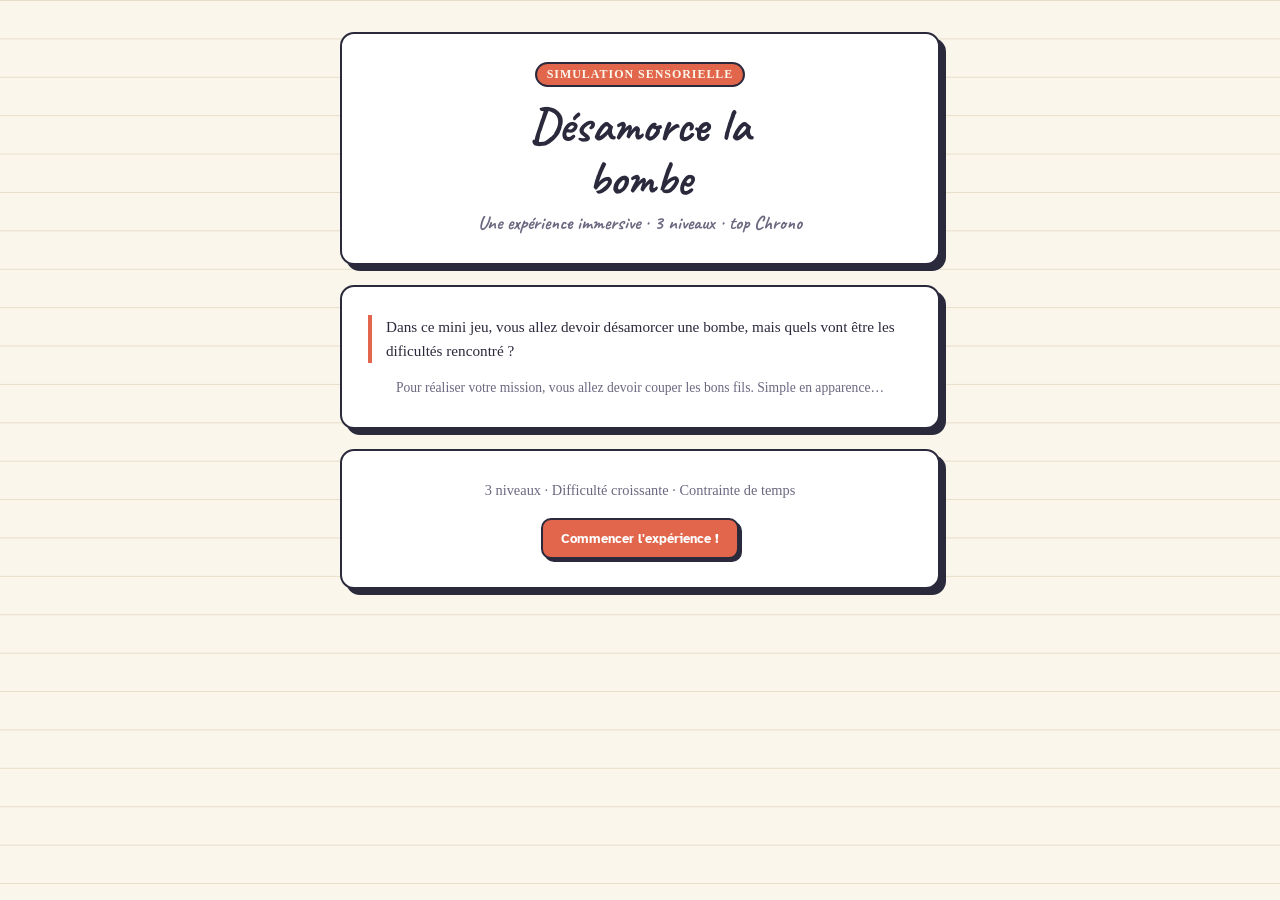
==== daltonisme/index.html @ 4ca03c23 "feat: tous" ====
<!DOCTYPE html>
<html lang="fr">
<head>
  <meta charset="UTF-8" />
  <meta name="viewport" content="width=device-width, initial-scale=1.0" />
  <title>Innov'Handicap</title>
  <link rel="preconnect" href="https://fonts.googleapis.com">
  <link rel="preconnect" href="https://fonts.gstatic.com" crossorigin>
  <link href="https://fonts.googleapis.com/css2?family=Caveat:wght@700&family=Atkinson+Hyperlegible&display=swap" rel="stylesheet">
  <link rel="stylesheet" href="style.css" />
</head>
<body>
<div id="app">

  <!-- ============================================================
       ÉCRAN 0 — ACCUEIL (aucune mention du trouble)
  ============================================================ -->
  <div id="ecran-accueil" class="ecran actif">
    <div class="carte">
      <span class="badge-dalton">Simulation sensorielle</span>
      <h1 style="margin-top:12px;">Désamorce la<br> bombe</h1>
      <h3>Une expérience immersive · 3 niveaux · top Chrono</h3>
    </div>

    <div class="carte">
      <div class="accueil-intro">
        <p>
          Dans ce mini jeu, vous allez devoir désamorcer une bombe,
          mais quels vont être les dificultés rencontré ?
        </p>
      </div>
      <p style="margin-top:14px;font-size:0.85rem;color:var(--ink-soft);">
        Pour réaliser votre mission, vous allez devoir
        couper les bons fils. Simple en apparence…
      </p>
    </div>

    <div class="carte">
      <p style="margin-bottom:16px;font-size:0.9rem;color:var(--ink-soft);">
        3 niveaux · Difficulté croissante · Contrainte de temps
      </p>
      <button class="btn btn-primaire" onclick="demarrerJeu()">
        Commencer l'expérience !
      </button>
    </div>
  </div>


  <!-- ============================================================
       ÉCRAN 1 — NIVEAU 1
  ============================================================ -->
  <div id="ecran-niveau1" class="ecran">
    <div class="carte" style="padding:16px 24px;">
      <div style="display:flex;justify-content:space-between;align-items:center;flex-wrap:wrap;gap:10px;">
        <div>
          <p style="color:var(--ink-soft);font-size:0.8rem;text-transform:uppercase;letter-spacing:0.1em;">
            Niveau 1 / 3
          </p>
          <h2> Désamorçage</h2>
        </div>
        <div id="minuterie-n1" class="minuterie">15</div>
      </div>
      <div class="progression" style="margin-top:12px;">
        <div class="prog-dot actuel"></div>
        <div class="prog-dot"></div>
        <div class="prog-dot"></div>
      </div>
    </div>

    <div class="consigne">
      <strong>Mission :</strong> Coupez le fil
      <strong>ROUGE</strong> et le fil <strong>BLEU</strong> pour
      désamorcer la bombe.<br>
      <span style="color:var(--coral);font-size:0.85rem;">
        Mauvais fil = explosion immédiate !
      </span>
    </div>

    <div id="scene-bombe">
      <div class="boitier-bombe">
        <div id="affichage-bombe" class="affichage-bombe">00:15</div>
        <div class="zone-fils" id="zone-fils"></div>
      </div>
      <p style="font-size:0.78rem;color:var(--ink-soft);text-align:center;">
        Cliquez sur les fils pour les couper
      </p>
    </div>
  </div>


  <!-- ============================================================
       ÉCRAN 1 FIN
  ============================================================ -->
  <div id="ecran-fin-n1" class="ecran">
    <div class="carte">
      <div id="icone-resultat-n1" style="font-size:3rem;margin-bottom:8px;"></div>
      <h2 id="titre-resultat-n1"></h2>
      <p id="sous-titre-n1" style="color:var(--ink-soft);margin-top:4px;font-size:0.9rem;"></p>
    </div>
    <button class="btn btn-secondaire" onclick="lancerNiveau1b()">
      Niveau suivant →
    </button>
  </div>


  <!-- ============================================================
       ÉCRAN 1b — NIVEAU 2
  ============================================================ -->
  <div id="ecran-niveau1b" class="ecran">
    <div class="carte" style="padding:16px 24px;">
      <div style="display:flex;justify-content:space-between;align-items:center;flex-wrap:wrap;gap:10px;">
        <div>
          <p style="color:var(--ink-soft);font-size:0.8rem;text-transform:uppercase;letter-spacing:0.1em;">
            Niveau 2 / 3
          </p>
          <h2>💣 Désamorçage</h2>
        </div>
        <div id="minuterie-n1b" class="minuterie">15</div>
      </div>
      <div class="progression" style="margin-top:12px;">
        <div class="prog-dot fait"></div>
        <div class="prog-dot actuel"></div>
        <div class="prog-dot"></div>
      </div>
    </div>

    <div class="consigne">
      🎯 <strong>Mission :</strong> Coupez le fil
      <strong>VERT</strong> et le fil <strong>BLEU</strong>.<br>
      <span style="color:var(--coral);font-size:0.85rem;">
        ⚠️ Certains fils se ressemblent encore plus qu'avant…
      </span>
    </div>

    <div id="scene-bombe-1b">
      <div class="boitier-bombe">
        <div id="affichage-bombe-1b" class="affichage-bombe">00:15</div>
        <div class="zone-fils" id="zone-fils-1b"></div>
      </div>
      <p style="font-size:0.78rem;color:var(--ink-soft);text-align:center;">
        Cliquez sur les fils pour les couper
      </p>
    </div>
  </div>


  <!-- ============================================================
       ÉCRAN 1b FIN
  ============================================================ -->
  <div id="ecran-fin-n1b" class="ecran">
    <div class="carte">
      <div id="icone-resultat-n1b" style="font-size:3rem;margin-bottom:8px;"></div>
      <h2 id="titre-resultat-n1b"></h2>
      <p id="sous-titre-n1b" style="color:var(--ink-soft);margin-top:4px;font-size:0.9rem;"></p>
    </div>
    <button class="btn btn-secondaire" onclick="lancerNiveau3()">
      Niveau suivant →
    </button>
  </div>


  <!-- ============================================================
       ÉCRAN 3 — NIVEAU 3
  ============================================================ -->
  <div id="ecran-niveau3" class="ecran">
    <div class="carte" style="padding:16px 24px;">
      <div style="display:flex;justify-content:space-between;align-items:center;flex-wrap:wrap;gap:10px;">
        <div>
          <p style="color:var(--ink-soft);font-size:0.8rem;text-transform:uppercase;letter-spacing:0.1em;">
            Niveau 3 / 3
          </p>
          <h2>💣 Désamorçage Final</h2>
        </div>
        <div id="minuterie-n3" class="minuterie">10</div>
      </div>
      <div class="progression" style="margin-top:12px;">
        <div class="prog-dot fait"></div>
        <div class="prog-dot fait"></div>
        <div class="prog-dot actuel"></div>
      </div>
    </div>

    <div class="consigne">
      🎯 <strong>Mission :</strong> Coupez le fil
      <strong>ROUGE</strong> et le fil <strong>ORANGE</strong>.<br>
      <span style="color:var(--coral);font-size:0.85rem;">
        ⚠️ 6 fils · 10 secondes · Les deux perturbations sont actives !
      </span>
    </div>

    <div id="scene-bombe-n3">
      <div class="boitier-bombe">
        <div id="affichage-bombe-n3" class="affichage-bombe">00:10</div>
        <div class="zone-fils" id="zone-fils-n3"></div>
      </div>
      <p style="font-size:0.78rem;color:var(--ink-soft);text-align:center;">
        Cliquez sur les fils pour les couper
      </p>
    </div>
  </div>


  <!-- ============================================================
       ÉCRAN 3 FIN
  ============================================================ -->
  <div id="ecran-fin-n3" class="ecran">
    <div class="carte">
      <div id="icone-resultat-n3" style="font-size:3rem;margin-bottom:8px;"></div>
      <h2 id="titre-resultat-n3"></h2>
      <p id="sous-titre-n3" style="color:var(--ink-soft);margin-top:4px;font-size:0.9rem;"></p>
    </div>
    <button class="btn btn-primaire" onclick="afficherQuiz()">
      Et maintenant… le quiz →
    </button>
  </div>


  <!-- ============================================================
       ÉCRAN QUIZ — QCM (révélation du trouble ICI seulement)
  ============================================================ -->
  <div id="ecran-quiz" class="ecran">
    <div class="carte" style="text-align:center;">
      <h2>🧠 À vous de juger</h2>
      <p style="color:var(--ink-soft);font-size:0.9rem;margin-top:4px;">
        Vous venez de traverser 3 niveaux avec une perception altérée.
        Avez-vous compris de quoi il s'agissait ?
      </p>
    </div>

    <div class="quiz-carte">
      <p class="quiz-question">Quel trouble avez-vous simulé pendant ce jeu ?</p>
      <div class="quiz-options">
        <button class="quiz-option" onclick="repondreQuiz(this, false)">
          🧠 TDA — Trouble du Déficit de l'Attention
        </button>
        <button class="quiz-option" onclick="repondreQuiz(this, false)">
          ✏️ Dysgraphie — Trouble de l'écriture manuscrite
        </button>
        <button class="quiz-option" onclick="repondreQuiz(this, true)">
          🎨 Daltonisme — Déficience de la perception des couleurs
        </button>
        <button class="quiz-option" onclick="repondreQuiz(this, false)">
          🍽️ TCA — Trouble du Comportement Alimentaire
        </button>
      </div>
      <div id="quiz-feedback" class="quiz-feedback"></div>
    </div>

    <button id="btn-quiz-suite" class="btn btn-primaire" style="display:none;" onclick="afficherRecapitulatif()">
      Voir le bilan complet →
    </button>
  </div>


  <!-- ============================================================
       ÉCRAN FINAL — RÉCAPITULATIF + EXPLICATIONS
  ============================================================ -->
  <div id="ecran-fin" class="ecran">
    <div class="carte">
      <h1>🏁 Bilan de l'expérience</h1>
    </div>

    <div class="carte">
      <h2>Votre score</h2>
      <div id="score-barre" class="score-barre"></div>
      <p id="score-message" style="color:var(--ink-soft);font-size:0.9rem;margin-top:8px;"></p>
    </div>

    <div class="encart-info" style="text-align:left;">
      <h3>🎨 Ce que vous avez vraiment vécu</h3>
      <p style="margin-top:8px;font-size:0.9rem;">
        Vous avez simulé le <strong>daltonisme</strong> — une déficience de la perception des couleurs.<br><br>
        Niveau 1 → <strong>Deutéranopie</strong> : les cônes M (verts) sont absents.
        Rouge et vert deviennent une même teinte brun-olive.<br>
        Niveau 2 → <strong>Protanopie</strong> : les cônes L (rouges) sont absents.
        Le rouge disparaît presque, l'orange se confond avec le vert.<br>
        Niveau 3 → <strong>Les deux simultanément</strong> : presque toutes les teintes se ressemblent.<br><br>
        <strong style="color:var(--lilac);">~8% des hommes</strong> vivent cela chaque jour,
        sans filtre, sans chrono — mais avec des enjeux réels.
      </p>
    </div>

    <div class="encart-info" style="text-align:left;">
      <h3>💡 Bonnes pratiques d'accessibilité</h3>
      <ul style="margin-top:8px;padding-left:18px;font-size:0.88rem;line-height:1.8;">
        <li>Toujours associer couleur <em>et</em> forme ou texte</li>
        <li>Utiliser des motifs / hachures en complément</li>
        <li>Éviter les interfaces rouge/vert sans autre marqueur</li>
        <li>Tester ses interfaces avec des simulateurs (ex. Coblis)</li>
      </ul>
    </div>

    <div style="display:flex;gap:12px;flex-wrap:wrap;justify-content:center;">
      <button class="btn btn-secondaire" onclick="rejouer()">🔄 Rejouer</button>
      <button class="btn btn-neutre" onclick="partager()">📤 Partager</button>
    </div>
    <p id="msg-partage" style="font-size:0.8rem;color:var(--moss);min-height:18px;"></p>
  </div>

</div><!-- #app -->
<script src="script.js"></script>
</body>
</html>
---- daltonisme/style.css ----
/* ================================================================
   === TOKENS & RESET (alignés sur template.css) ===
================================================================ */
:root {
  --paper:        #FBF6EC;
  --paper-line:   #E7DEC9;
  --ink:          #2B2A3D;
  --ink-soft:     #6B6880;
  --coral:        #E2664B;
  --moss:         #5E8C6A;
  --gold:         #D9A23B;
  --lilac:        #8C7FB8;
  --correct-bg:   #DCEBDD;
  --wrong-bg:     #F6D6CE;
  --radius:       14px;

  /* Couleurs réelles */
  --couleur-rouge-reel:    #c0392b;
  --couleur-vert-reel:     #27ae60;
  --couleur-bleu-reel:     #2980b9;
  --couleur-jaune-reel:    #f1c40f;
  --couleur-orange-reel:   #e67e22;

  /* Simulation DEUTÉRANOPIE */
  --couleur-rouge-dalton:  #7a6a2a;
  --couleur-vert-dalton:   #8b7d30;
  --couleur-bleu-dalton:   #5b6cb8;
  --couleur-jaune-dalton:  #d4b800;
  --couleur-orange-dalton: #b8952a;
}

/* Simulation PROTANOPIE */
body.mode-protanopie {
  --couleur-rouge-dalton:  #2e1e08;
  --couleur-vert-dalton:   #8a9e30;
  --couleur-bleu-dalton:   #4a8ec0;
  --couleur-jaune-dalton:  #b8c020;
  --couleur-orange-dalton: #6a7010;
}

/* Mode combiné niveau 3 : proto + deutéra mélangés
   Rouge et orange deviennent quasi identiques : brun-kaki très sombre
   Les autres fils (vert, jaune, bleu, gris) restent distincts → faux indices */
body.mode-combine {
  --couleur-rouge-dalton:  #4a3010;  /* brun sombre */
  --couleur-orange-dalton: #524010;  /* brun-kaki, quasi identique au rouge */
  --couleur-vert-dalton:   #6a8c20;  /* olive plus clair → piège accrocheur */
  --couleur-jaune-dalton:  #b8a800;  /* jaune terne */
  --couleur-bleu-dalton:   #3a60b0;  /* bleu clair → attire l'œil mais faux */
}

*, *::before, *::after { box-sizing: border-box; margin: 0; padding: 0; }

html, body {
  margin: 0; padding: 0;
}

body {
  background: var(--paper);
  background-image: linear-gradient(var(--paper-line) 1px, transparent 1px);
  background-size: 100% 2.4em;
  color: var(--ink);
  font-family: 'Times New Roman', serif;
  min-height: 100vh;
  padding: 32px 16px 60px;
  display: flex;
  justify-content: center;
}

#app {
  width: 100%;
  max-width: 600px;
}

/* ================================================================
   === ÉCRANS ===
================================================================ */
.ecran {
  display: none;
  flex-direction: column;
  align-items: center;
  gap: 20px;
  animation: fadeIn 0.4s ease;
}
.ecran.actif { display: flex; }

@keyframes fadeIn {
  from { opacity: 0; transform: translateY(10px); }
  to   { opacity: 1; transform: translateY(0); }
}

/* ================================================================
   === COMPOSANTS COMMUNS ===
================================================================ */
.carte {
  background: #fff;
  border: 2px solid var(--ink);
  border-radius: var(--radius);
  box-shadow: 6px 6px 0 var(--ink);
  padding: 28px 26px;
  width: 100%;
  text-align: center;
}

h1 {
  font-family: 'Caveat', cursive;
  font-size: clamp(2rem, 6vw, 3rem);
  color: var(--ink);
  line-height: 1.1;
}
h2 {
  font-family: 'Caveat', cursive;
  font-size: clamp(1.4rem, 4vw, 1.9rem);
  color: var(--ink-soft);
}
h3 {
  font-family: 'Caveat', cursive;
  font-size: 1.2rem;
  color: var(--ink-soft);
  font-weight: 700;
  margin-top: 6px;
}
p {
  line-height: 1.6;
  font-size: 0.95rem;
  color: var(--ink);
}

/* Boutons */
.btn {
  border: 2px solid var(--ink);
  background: var(--gold);
  color: var(--ink);
  font-weight: 700;
  font-family: 'Atkinson Hyperlegible', sans-serif;
  padding: 10px 18px;
  border-radius: 10px;
  cursor: pointer;
  box-shadow: 3px 3px 0 var(--ink);
  transition: transform 0.1s ease, box-shadow 0.1s ease;
}
.btn:hover  { transform: translateY(-2px); box-shadow: 4px 4px 0 var(--ink); }
.btn:active { transform: scale(0.97); box-shadow: 1px 1px 0 var(--ink); }

.btn-primaire   { background: var(--coral); color: #fff; }
.btn-secondaire { background: var(--lilac); color: #fff; }
.btn-neutre     { background: var(--moss);  color: #fff; }

/* Minuterie */
.minuterie {
  font-family: 'Caveat', cursive;
  font-size: 2.8rem;
  font-weight: 900;
  font-variant-numeric: tabular-nums;
  color: var(--coral);
  background: var(--paper);
  border-radius: 10px;
  padding: 6px 24px;
  min-width: 110px;
  text-align: center;
  border: 2px solid var(--ink);
  transition: color 0.3s, border-color 0.3s;
}
.minuterie.urgent {
  color: var(--coral);
  border-color: var(--coral);
  animation: pulse 0.6s infinite alternate;
}
@keyframes pulse {
  from { transform: scale(1); }
  to   { transform: scale(1.06); }
}

/* Consigne */
.consigne {
  background: var(--paper-line);
  border: 2px solid var(--ink);
  border-radius: var(--radius);
  padding: 12px 16px;
  font-size: 1rem;
  text-align: left;
  width: 100%;
}
.consigne strong { color: var(--coral); }

/* Encadrés */
.encart-victoire {
  background: var(--correct-bg);
  border: 2px solid var(--ink);
  border-radius: var(--radius);
  padding: 16px;
  text-align: left;
  width: 100%;
}
.encart-defaite {
  background: var(--wrong-bg);
  border: 2px solid var(--ink);
  border-radius: var(--radius);
  padding: 16px;
  text-align: left;
  width: 100%;
}
.encart-info {
  background: #ede9f7;
  border: 2px solid var(--ink);
  border-radius: var(--radius);
  padding: 16px;
  text-align: left;
  width: 100%;
}
.encart-victoire h3,
.encart-defaite h3,
.encart-info h3 {
  font-family: 'Caveat', cursive;
  color: var(--ink);
  font-size: 1.2rem;
  font-weight: 700;
  margin-bottom: 8px;
}

/* Progression */
.progression {
  display: flex;
  gap: 8px;
  justify-content: center;
}
.prog-dot {
  width: 14px; height: 14px;
  border-radius: 50%;
  background: var(--paper);
  border: 2px solid var(--ink);
  transition: background 0.3s;
}
.prog-dot.fait   { background: var(--moss);  border-color: var(--moss); }
.prog-dot.actuel { background: var(--coral); border-color: var(--coral); }

/* Badge */
.badge-dalton {
  display: inline-block;
  background: var(--coral);
  color: var(--paper);
  font-weight: 700;
  font-size: 0.75rem;
  padding: 3px 10px;
  border-radius: 999px;
  border: 2px solid var(--ink);
  letter-spacing: 0.08em;
  text-transform: uppercase;
}

/* ================================================================
   === STYLES BOMBE (niveaux 1, 1b, 3) ===
================================================================ */
#scene-bombe,
#scene-bombe-1b,
#scene-bombe-n3 {
  background: var(--paper-line);
  border: 2px solid var(--ink);
  border-radius: var(--radius);
  padding: 24px 16px;
  width: 100%;
  display: flex;
  flex-direction: column;
  align-items: center;
  gap: 20px;
}

.boitier-bombe {
  background: var(--ink);
  border: 3px solid var(--ink);
  border-radius: 14px;
  padding: 20px 28px;
  display: flex;
  flex-direction: column;
  align-items: center;
  gap: 16px;
  box-shadow: 6px 6px 0 var(--coral);
}

.affichage-bombe {
  font-family: 'Atkinson Hyperlegible', sans-serif;
  font-size: 2.2rem;
  font-weight: 900;
  color: var(--coral);
  background: var(--paper);
  padding: 8px 20px;
  border-radius: 6px;
  border: 2px solid var(--ink);
  letter-spacing: 4px;
  min-width: 140px;
  text-align: center;
}

.zone-fils {
  display: flex;
  gap: 24px;
  flex-wrap: wrap;
  justify-content: center;
}

.fil-conteneur {
  display: flex;
  flex-direction: column;
  align-items: center;
  gap: 6px;
  cursor: pointer;
}

.fil-prise {
  width: 20px; height: 20px;
  background: var(--ink-soft);
  border-radius: 50%;
  border: 3px solid var(--ink);
}

.fil-cable {
  width: 10px;
  height: 90px;
  border-radius: 5px;
  transition: opacity 0.2s, transform 0.2s;
}

.fil-cable.coupe {
  opacity: 0.2;
  transform: scaleY(0.5);
  filter: brightness(0.4);
}

/* Couleurs daltonisées */
.fil-cable[data-couleur="rouge"] {
  background: linear-gradient(to bottom, var(--couleur-rouge-dalton), #5a4e1e, var(--couleur-rouge-dalton));
}
.fil-cable[data-couleur="vert"] {
  background: linear-gradient(to bottom, var(--couleur-vert-dalton), #6a5c22, var(--couleur-vert-dalton));
}
.fil-cable[data-couleur="bleu"] {
  background: linear-gradient(to bottom, var(--couleur-bleu-dalton), #3a4a9a, var(--couleur-bleu-dalton));
}
.fil-cable[data-couleur="jaune"] {
  background: linear-gradient(to bottom, var(--couleur-jaune-dalton), #a89000, var(--couleur-jaune-dalton));
}
.fil-cable[data-couleur="orange"] {
  background: linear-gradient(to bottom, var(--couleur-orange-dalton), #4a4e08, var(--couleur-orange-dalton));
}
.fil-cable[data-couleur="gris"] {
  background: linear-gradient(to bottom, #5a5e62, #3a3e42, #5a5e62);
}

.fil-conteneur:hover .fil-cable:not(.coupe) {
  filter: brightness(1.3);
  transform: scaleX(1.2);
}

/* ================================================================
   === TRANSITION DALTONISME ===
================================================================ */
.transition-dalton {
  background: #ede9f7;
  border: 2px solid var(--ink);
  border-radius: 12px;
  padding: 20px;
  width: 100%;
  text-align: left;
}
.transition-dalton h3 {
  color: var(--ink);
  font-family: 'Caveat', cursive;
  font-size: 1.3rem;
  font-weight: 700;
  margin-bottom: 10px;
}
.palette-compare {
  display: flex;
  gap: 8px;
  align-items: center;
  flex-wrap: wrap;
  margin: 12px 0;
}
.palette-groupe {
  display: flex;
  flex-direction: column;
  align-items: center;
  gap: 4px;
  font-size: 0.68rem;
  color: var(--ink-soft);
  text-align: center;
}
.palette-carre {
  width: 36px; height: 36px;
  border-radius: 5px;
  border: 2px solid var(--ink);
}
.palette-fleche {
  color: var(--ink);
  font-size: 1.2rem;
  flex-shrink: 0;
}

/* ================================================================
   === ÉCRAN D'ACCUEIL ===
================================================================ */
.accueil-intro {
  border-left: 4px solid var(--coral);
  padding-left: 14px;
  text-align: left;
}
.demo-palette {
  display: flex;
  gap: 10px;
  justify-content: center;
  flex-wrap: wrap;
  margin: 8px 0;
}
.demo-couleur {
  display: flex;
  flex-direction: column;
  align-items: center;
  gap: 5px;
  font-size: 0.7rem;
  color: var(--ink-soft);
}
.demo-carre {
  width: 40px; height: 40px;
  border-radius: 6px;
  border: 2px solid var(--ink);
}

/* ================================================================
   === SCORE FINAL ===
================================================================ */
.score-barre {
  display: flex;
  justify-content: center;
  gap: 12px;
  margin: 12px 0;
}
.score-item {
  display: flex;
  flex-direction: column;
  align-items: center;
  gap: 4px;
  font-size: 0.8rem;
  color: var(--ink-soft);
}
.score-icone { font-size: 1.8rem; }

/* ================================================================
   === QUIZ QCM ===
================================================================ */
.quiz-carte {
  background: #fff;
  border: 2px solid var(--ink);
  border-radius: var(--radius);
  box-shadow: 6px 6px 0 var(--ink);
  padding: 28px 26px;
  width: 100%;
  text-align: left;
}
.quiz-question {
  font-family: 'Caveat', cursive;
  font-size: 1.5rem;
  color: var(--ink);
  margin-bottom: 18px;
  text-align: center;
}
.quiz-options {
  display: flex;
  flex-direction: column;
  gap: 10px;
}
.quiz-option {
  border: 2px solid var(--ink);
  border-radius: 10px;
  padding: 12px 16px;
  font-size: 0.95rem;
  font-family: 'Atkinson Hyperlegible', sans-serif;
  background: var(--paper);
  color: var(--ink);
  cursor: pointer;
  text-align: left;
  transition: transform 0.1s, box-shadow 0.1s, background 0.15s;
  box-shadow: 3px 3px 0 var(--ink);
  font-weight: 600;
}
.quiz-option:hover:not(:disabled) {
  transform: translate(1px, 1px);
  box-shadow: 2px 2px 0 var(--ink);
  background: var(--paper-line);
}
.quiz-option.bonne-reponse {
  background: var(--correct-bg);
  border-color: var(--moss);
  box-shadow: 3px 3px 0 var(--moss);
}
.quiz-option.mauvaise-reponse {
  background: var(--wrong-bg);
  border-color: var(--coral);
  box-shadow: 3px 3px 0 var(--coral);
}
.quiz-option:disabled { cursor: default; }

.quiz-feedback {
  margin-top: 16px;
  padding: 14px 16px;
  border-radius: 10px;
  border: 2px solid var(--ink);
  background: var(--paper-line);
  font-size: 0.9rem;
  line-height: 1.6;
  display: none;
}
.quiz-feedback.visible { display: block; }

/* ================================================================
   === RESPONSIVE ===
================================================================ */
@media (max-width: 420px) {
  .zone-fils { gap: 16px; }
  .fil-cable { height: 70px; width: 9px; }
  .boitier-bombe { padding: 14px 16px; }
}
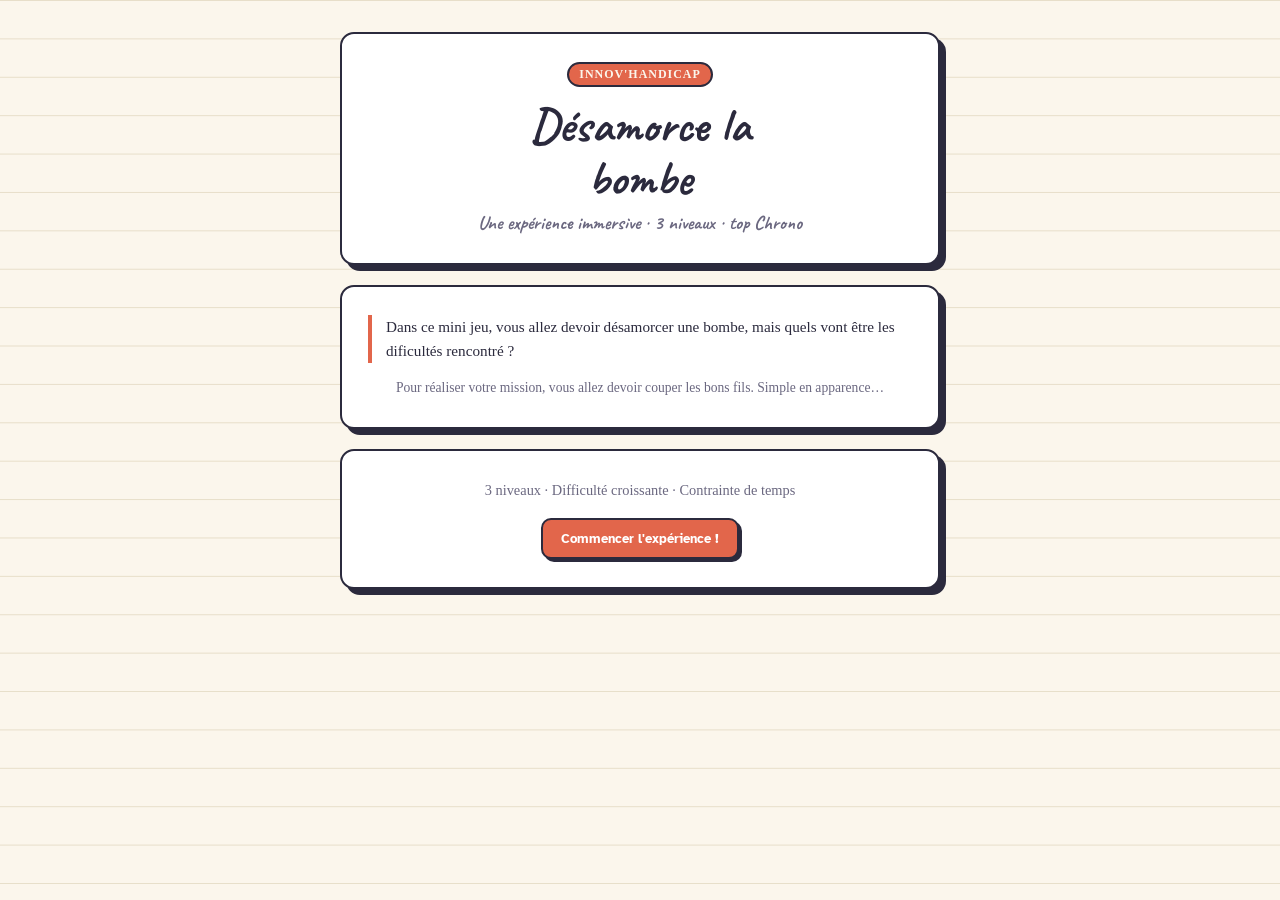
==== commit 1d3b25e5: "feat: title change" ====
--- a/daltonisme/index.html
+++ b/daltonisme/index.html
@@ -3,7 +3,7 @@
 <head>
   <meta charset="UTF-8" />
   <meta name="viewport" content="width=device-width, initial-scale=1.0" />
-  <title>Innov'Handicap</title>
+  <title>SensiCap</title>
   <link rel="preconnect" href="https://fonts.googleapis.com">
   <link rel="preconnect" href="https://fonts.gstatic.com" crossorigin>
   <link href="https://fonts.googleapis.com/css2?family=Caveat:wght@700&family=Atkinson+Hyperlegible&display=swap" rel="stylesheet">
@@ -17,7 +17,7 @@
   ============================================================ -->
   <div id="ecran-accueil" class="ecran actif">
     <div class="carte">
-      <span class="badge-dalton">Simulation sensorielle</span>
+      <span class="badge-dalton">Innov'Handicap</span>
       <h1 style="margin-top:12px;">Désamorce la<br> bombe</h1>
       <h3>Une expérience immersive · 3 niveaux · top Chrono</h3>
     </div>
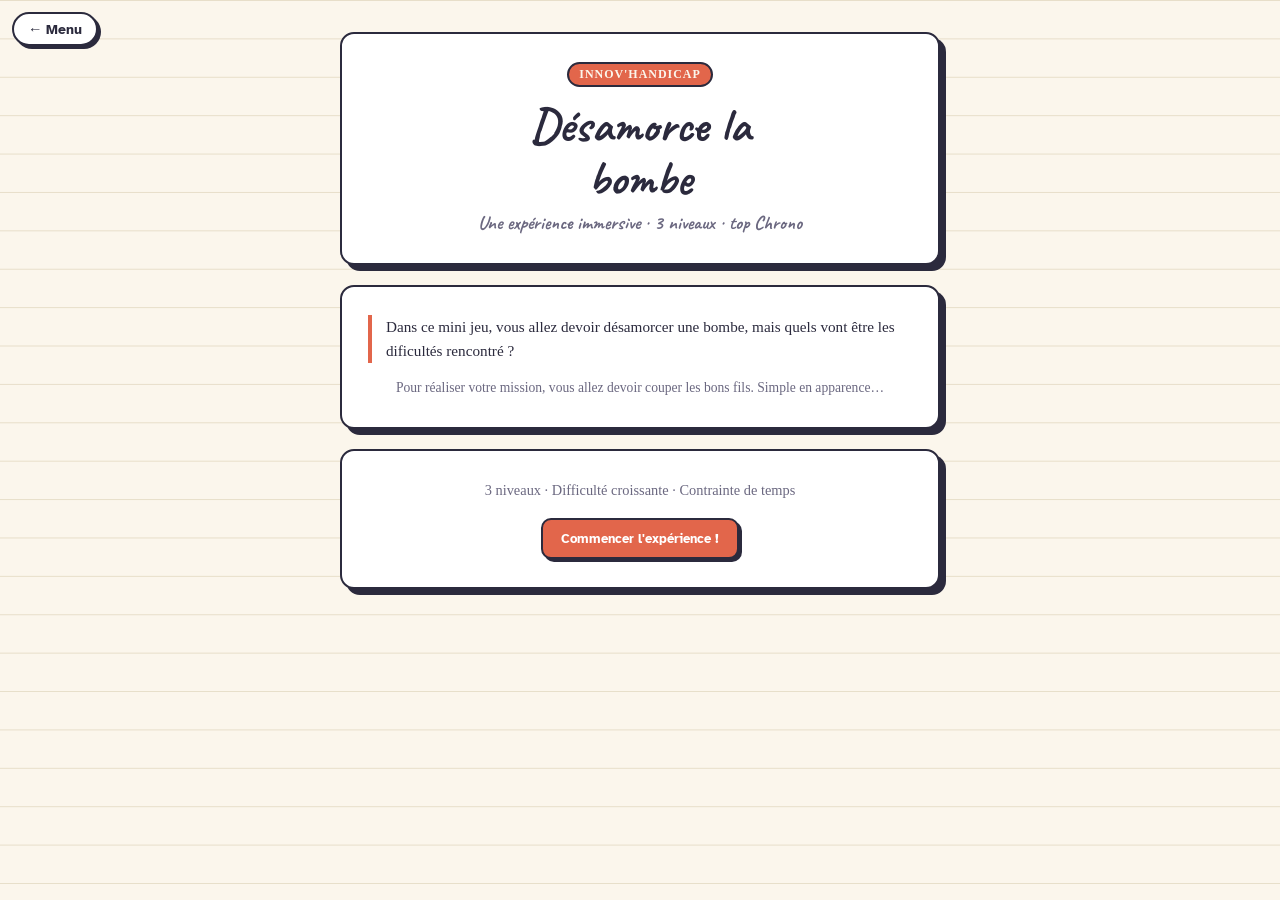
==== commit 08cda585: "feat: add game menu and back-to-menu buttons - index.html is now a menu linking the 5 games - the dy" ====
--- a/daltonisme/index.html
+++ b/daltonisme/index.html
@@ -10,6 +10,7 @@
   <link rel="stylesheet" href="style.css" />
 </head>
 <body>
+<a href="../index.html" style="position:fixed;top:12px;left:12px;z-index:1000;padding:6px 14px;background:#fff;color:#2B2A3D;border:2px solid #2B2A3D;border-radius:999px;box-shadow:3px 3px 0 #2B2A3D;font-family:'Atkinson Hyperlegible',sans-serif;font-size:.9rem;font-weight:700;text-decoration:none;">← Menu</a>
 <div id="app">
 
   <!-- ============================================================
